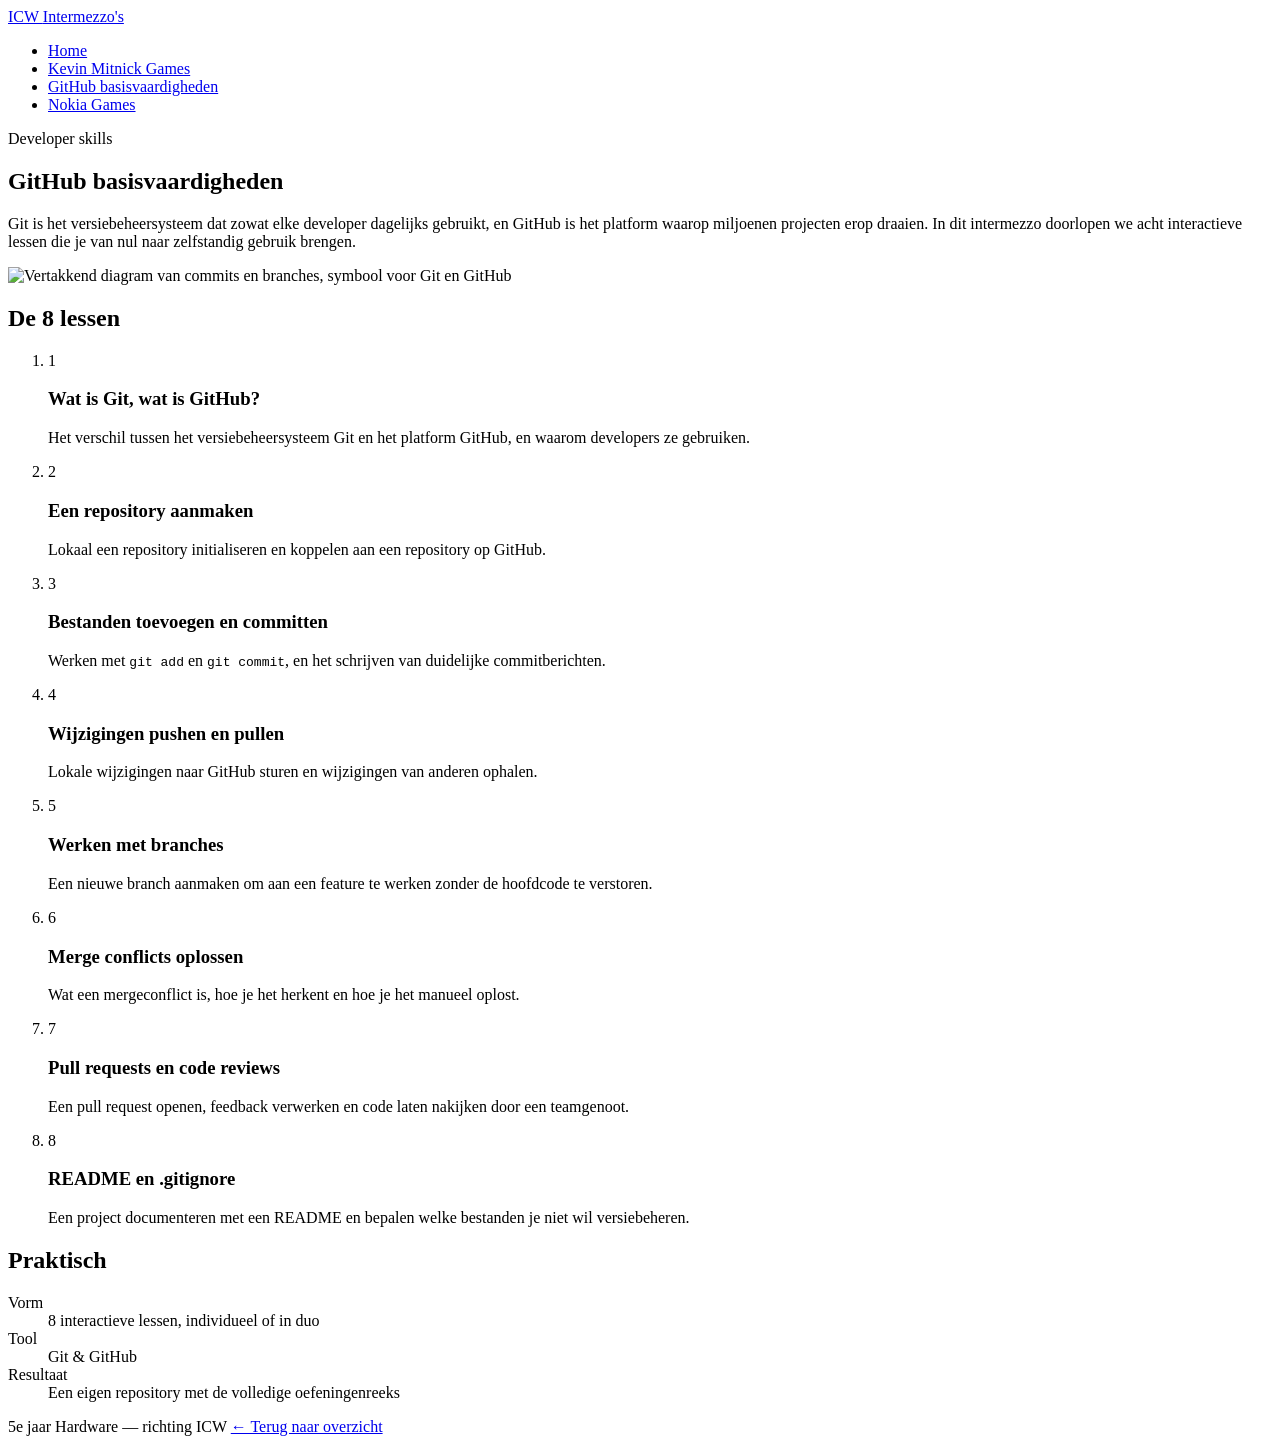
==== github.html @ c8a31786 "Hier is de website" ====
<!DOCTYPE html>
<html lang="nl">
<head>
  <meta charset="UTF-8">
  <meta name="viewport" content="width=device-width, initial-scale=1.0">
  <title>GitHub basisvaardigheden — Intermezzo's ICW</title>
  <meta name="description" content="Acht interactieve lessen Git en GitHub voor het 5e jaar Hardware, richting ICW.">
  <link rel="stylesheet" href="css/style.css">
</head>
<body>

  <header class="site-header">
    <div class="nav-row">
      <a class="brand" href="index.html">ICW <span>Intermezzo's</span></a>
      <nav class="main-nav" aria-label="Hoofdnavigatie">
        <ul>
          <li><a href="index.html">Home</a></li>
          <li><a href="kevin-mitnick.html">Kevin Mitnick Games</a></li>
          <li><a href="github.html" aria-current="page">GitHub basisvaardigheden</a></li>
          <li><a href="nokia.html">Nokia Games</a></li>
        </ul>
      </nav>
    </div>
  </header>

  <section class="hero">
    <div class="container">
      <div>
        <p class="eyebrow">Developer skills</p>
        <h1>GitHub basisvaardigheden</h1>
        <p>
          Git is het versiebeheersysteem dat zowat elke developer dagelijks
          gebruikt, en GitHub is het platform waarop miljoenen projecten
          erop draaien. In dit intermezzo doorlopen we acht interactieve
          lessen die je van nul naar zelfstandig gebruik brengen.
        </p>
      </div>
      <div class="hero-media">
        <img src="media/hero-github.svg" alt="Vertakkend diagram van commits en branches, symbool voor Git en GitHub">
      </div>
    </div>
  </section>

  <main>
    <div class="container">

      <section aria-labelledby="lessen-titel">
        <h2 id="lessen-titel">De 8 lessen</h2>
        <ol class="lesson-list">
          <li>
            <span class="lesson-num">1</span>
            <div>
              <h3>Wat is Git, wat is GitHub?</h3>
              <p>Het verschil tussen het versiebeheersysteem Git en het platform GitHub, en waarom developers ze gebruiken.</p>
            </div>
          </li>
          <li>
            <span class="lesson-num">2</span>
            <div>
              <h3>Een repository aanmaken</h3>
              <p>Lokaal een repository initialiseren en koppelen aan een repository op GitHub.</p>
            </div>
          </li>
          <li>
            <span class="lesson-num">3</span>
            <div>
              <h3>Bestanden toevoegen en committen</h3>
              <p>Werken met <code>git add</code> en <code>git commit</code>, en het schrijven van duidelijke commitberichten.</p>
            </div>
          </li>
          <li>
            <span class="lesson-num">4</span>
            <div>
              <h3>Wijzigingen pushen en pullen</h3>
              <p>Lokale wijzigingen naar GitHub sturen en wijzigingen van anderen ophalen.</p>
            </div>
          </li>
          <li>
            <span class="lesson-num">5</span>
            <div>
              <h3>Werken met branches</h3>
              <p>Een nieuwe branch aanmaken om aan een feature te werken zonder de hoofdcode te verstoren.</p>
            </div>
          </li>
          <li>
            <span class="lesson-num">6</span>
            <div>
              <h3>Merge conflicts oplossen</h3>
              <p>Wat een mergeconflict is, hoe je het herkent en hoe je het manueel oplost.</p>
            </div>
          </li>
          <li>
            <span class="lesson-num">7</span>
            <div>
              <h3>Pull requests en code reviews</h3>
              <p>Een pull request openen, feedback verwerken en code laten nakijken door een teamgenoot.</p>
            </div>
          </li>
          <li>
            <span class="lesson-num">8</span>
            <div>
              <h3>README en .gitignore</h3>
              <p>Een project documenteren met een README en bepalen welke bestanden je niet wil versiebeheren.</p>
            </div>
          </li>
        </ol>
      </section>

      <section aria-labelledby="info-titel">
        <h2 id="info-titel">Praktisch</h2>
        <div class="info-card">
          <dl>
            <dt>Vorm</dt>
            <dd>8 interactieve lessen, individueel of in duo</dd>
            <dt>Tool</dt>
            <dd>Git &amp; GitHub</dd>
            <dt>Resultaat</dt>
            <dd>Een eigen repository met de volledige oefeningenreeks</dd>
          </dl>
        </div>
      </section>

    </div>
  </main>

  <footer class="site-footer">
    <div class="container">
      <span>5e jaar Hardware — richting ICW</span>
      <span><a href="index.html">← Terug naar overzicht</a></span>
    </div>
  </footer>

</body>
</html>
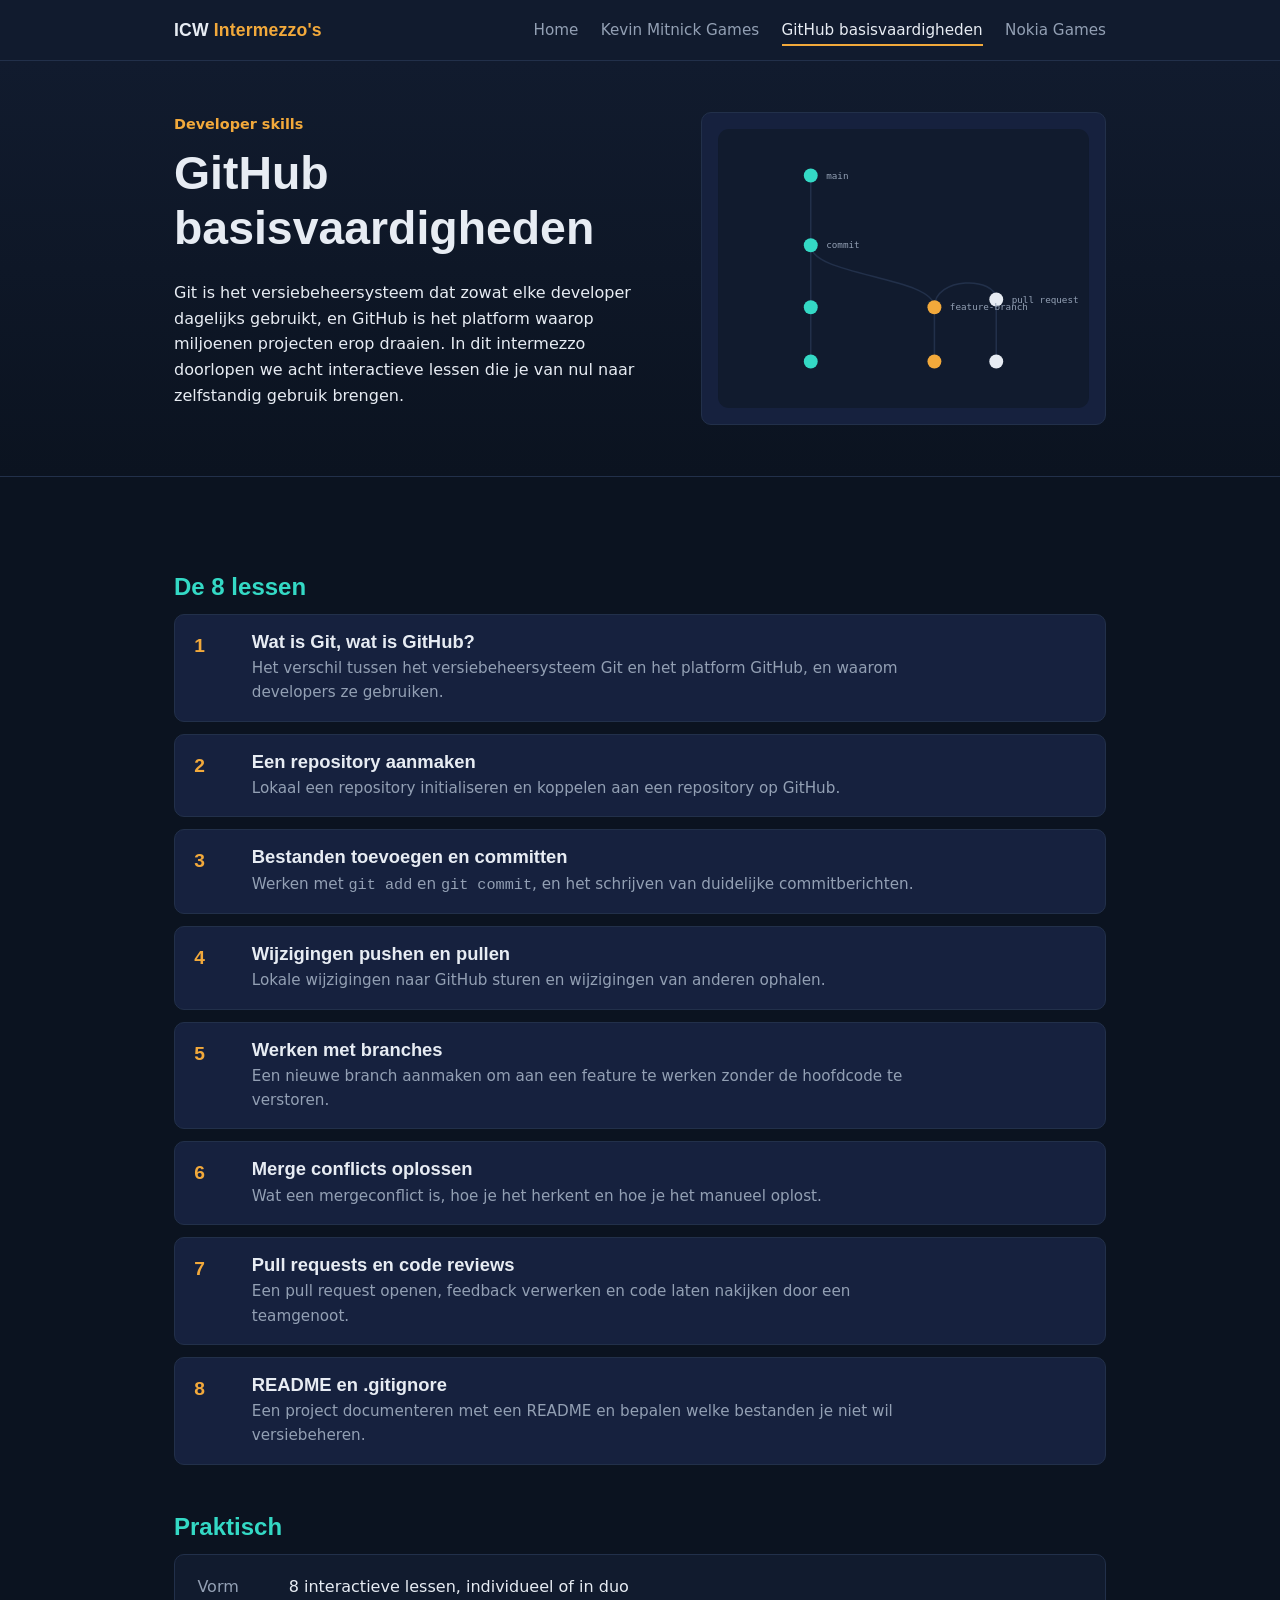
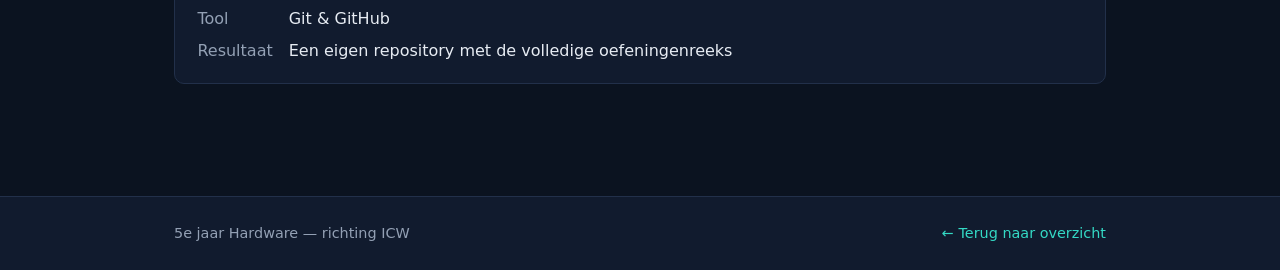
==== commit c411681e: "De lelijke website van Ricco mooier maken" ====
--- a/github.html
+++ b/github.html
@@ -6,6 +6,7 @@
   <title>GitHub basisvaardigheden — Intermezzo's ICW</title>
   <meta name="description" content="Acht interactieve lessen Git en GitHub voor het 5e jaar Hardware, richting ICW.">
   <link rel="stylesheet" href="css/style.css">
+  <link rel="icon" href="media/favicon.svg" type="image/svg+xml">
 </head>
 <body>
 
--- a/css/style.css
+++ b/css/style.css
@@ -0,0 +1,328 @@
+/* =========================================================
+   Intermezzo's 5e jaar Hardware – richting ICW
+   Eén gedeeld stijlblad voor alle pagina's
+   ========================================================= */
+
+@import url('https://fonts.googleapis.com/css2?family=Space+Grotesk:wght@500;600;700&family=Inter:wght@400;500;600&display=swap');
+
+:root{
+  --bg:        #0B1320;
+  --bg-alt:    #111B2E;
+  --panel:     #16213E;
+  --border:    #22304A;
+  --text:      #E7ECF3;
+  --text-muted:#93A0B4;
+  --accent:    #F2A93B;   /* amber – Kevin Mitnick / hacking */
+  --accent-2:  #34D9C5;   /* teal  – GitHub / Nokia */
+  --radius:    10px;
+  --maxw:      980px;
+}
+
+*{ box-sizing:border-box; }
+
+html{ scroll-behavior:smooth; }
+
+body{
+  margin:0;
+  background:var(--bg);
+  color:var(--text);
+  font-family:'Inter', system-ui, sans-serif;
+  line-height:1.6;
+  -webkit-font-smoothing:antialiased;
+}
+
+h1,h2,h3{
+  font-family:'Space Grotesk', 'Inter', sans-serif;
+  font-weight:600;
+  line-height:1.2;
+  margin:0 0 .5em;
+}
+
+h1{ font-size:clamp(2rem, 4vw, 2.9rem); font-weight:700; }
+h2{ font-size:1.5rem; color:var(--accent-2); }
+h3{ font-size:1.15rem; margin-bottom:.3em; }
+
+p{ margin:0 0 1em; max-width:70ch; color:var(--text); }
+
+a{ color:var(--accent-2); text-decoration:none; }
+a:hover{ text-decoration:underline; }
+a:focus-visible, button:focus-visible{
+  outline:2px solid var(--accent);
+  outline-offset:3px;
+}
+
+img{ max-width:100%; display:block; height:auto; }
+
+.container{
+  max-width:var(--maxw);
+  margin:0 auto;
+  padding:0 1.5rem;
+}
+
+/* ---------- Header / navigatie ---------- */
+
+header.site-header{
+  background:var(--bg-alt);
+  border-bottom:1px solid var(--border);
+  position:sticky;
+  top:0;
+  z-index:10;
+}
+
+.nav-row{
+  display:flex;
+  align-items:center;
+  justify-content:space-between;
+  padding:1rem 1.5rem;
+  max-width:var(--maxw);
+  margin:0 auto;
+  flex-wrap:wrap;
+  gap:.75rem;
+}
+
+.brand{
+  font-family:'Space Grotesk', sans-serif;
+  font-weight:700;
+  font-size:1.1rem;
+  color:var(--text);
+  text-decoration:none;
+  letter-spacing:.01em;
+}
+.brand span{ color:var(--accent); }
+.brand:hover{ text-decoration:none; }
+
+nav.main-nav ul{
+  display:flex;
+  gap:1.4rem;
+  list-style:none;
+  margin:0;
+  padding:0;
+  flex-wrap:wrap;
+}
+
+nav.main-nav a{
+  color:var(--text-muted);
+  font-weight:500;
+  font-size:.95rem;
+  padding:.3rem 0;
+  border-bottom:2px solid transparent;
+}
+
+nav.main-nav a:hover,
+nav.main-nav a[aria-current="page"]{
+  color:var(--text);
+  text-decoration:none;
+  border-bottom-color:var(--accent);
+}
+
+/* ---------- Hero ---------- */
+
+.hero{
+  border-bottom:1px solid var(--border);
+  background:linear-gradient(180deg, var(--bg-alt), var(--bg));
+}
+
+.hero .container{
+  display:grid;
+  grid-template-columns:1.2fr 1fr;
+  align-items:center;
+  gap:2.5rem;
+  padding-top:3.2rem;
+  padding-bottom:3.2rem;
+}
+
+.hero .eyebrow{
+  color:var(--accent);
+  font-weight:600;
+  font-size:.9rem;
+  margin-bottom:.6rem;
+}
+
+.hero-media{
+  background:var(--panel);
+  border:1px solid var(--border);
+  border-radius:var(--radius);
+  padding:1rem;
+}
+
+@media (max-width: 760px){
+  .hero .container{ grid-template-columns:1fr; }
+  .hero-media{ order:-1; }
+}
+
+/* ---------- Secties & panelen ---------- */
+
+main{ padding:3rem 0 4rem; }
+
+section{ margin-bottom:3rem; }
+
+.panel{
+  background:var(--panel);
+  border:1px solid var(--border);
+  border-left:3px solid var(--accent-2);
+  border-radius:var(--radius);
+  padding:1.4rem 1.6rem;
+}
+
+.panel + .panel{ margin-top:1rem; }
+
+.two-col{
+  display:grid;
+  grid-template-columns:1fr 1fr;
+  gap:1.5rem;
+}
+
+@media (max-width:700px){
+  .two-col{ grid-template-columns:1fr; }
+}
+
+/* ---------- Lessenreeks (echte volgorde => nummering) ---------- */
+
+.lesson-list{
+  list-style:none;
+  margin:0;
+  padding:0;
+  display:grid;
+  gap:.75rem;
+}
+
+.lesson-list li{
+  display:grid;
+  grid-template-columns:2.6rem 1fr;
+  gap:1rem;
+  align-items:start;
+  background:var(--panel);
+  border:1px solid var(--border);
+  border-radius:var(--radius);
+  padding:1rem 1.2rem;
+}
+
+.lesson-num{
+  font-family:'Space Grotesk', sans-serif;
+  font-weight:700;
+  color:var(--accent);
+  font-size:1.2rem;
+}
+
+.lesson-list h3{ margin-bottom:.2rem; }
+.lesson-list p{ margin:0; color:var(--text-muted); font-size:.95rem; }
+
+/* ---------- Wall of Fame (tijdlijn => jaartallen) ---------- */
+
+.timeline{
+  list-style:none;
+  margin:0;
+  padding:0;
+  border-left:2px solid var(--border);
+}
+
+.timeline li{
+  position:relative;
+  padding:.2rem 0 1.6rem 1.6rem;
+}
+
+.timeline li::before{
+  content:"";
+  position:absolute;
+  left:-7px;
+  top:.35rem;
+  width:12px;
+  height:12px;
+  border-radius:50%;
+  background:var(--accent);
+  border:2px solid var(--bg);
+}
+
+.timeline .year{
+  color:var(--accent);
+  font-family:'Space Grotesk', sans-serif;
+  font-weight:700;
+  display:block;
+  margin-bottom:.15rem;
+}
+
+/* ---------- Infokaart (praktisch) ---------- */
+
+.info-card{
+  background:var(--bg-alt);
+  border:1px solid var(--border);
+  border-radius:var(--radius);
+  padding:1.2rem 1.4rem;
+}
+
+.info-card dl{ margin:0; display:grid; grid-template-columns:auto 1fr; gap:.4rem 1rem; }
+.info-card dt{ color:var(--text-muted); }
+.info-card dd{ margin:0; }
+
+/* ---------- Knoppen ---------- */
+
+.btn{
+  display:inline-block;
+  background:var(--accent);
+  color:#1a1200;
+  font-weight:600;
+  padding:.65rem 1.3rem;
+  border-radius:6px;
+  text-decoration:none;
+  transition:background .15s ease, transform .15s ease;
+}
+.btn:hover{ background:#ffbf5c; text-decoration:none; transform:translateY(-1px); }
+
+.btn-outline{
+  display:inline-block;
+  border:1px solid var(--border);
+  color:var(--text);
+  padding:.6rem 1.2rem;
+  border-radius:6px;
+  text-decoration:none;
+  transition:border-color .15s ease, transform .15s ease;
+}
+.btn-outline:hover{ border-color:var(--accent-2); text-decoration:none; transform:translateY(-1px); }
+
+/* ---------- Overzicht kaarten op index ---------- */
+
+.overview-grid{
+  display:grid;
+  grid-template-columns:repeat(auto-fit, minmax(260px, 1fr));
+  gap:1.2rem;
+}
+
+.overview-card{
+  background:var(--panel);
+  border:1px solid var(--border);
+  border-radius:var(--radius);
+  padding:1.4rem;
+  display:flex;
+  flex-direction:column;
+  gap:.6rem;
+  transition:transform .15s ease, border-color .15s ease, box-shadow .15s ease;
+}
+
+.overview-card:hover{
+  transform:translateY(-3px);
+  border-color:var(--accent-2);
+  box-shadow:0 10px 24px -12px rgba(0,0,0,.5);
+}
+
+.overview-card .tag{
+  color:var(--accent-2);
+  font-size:.8rem;
+  font-weight:600;
+}
+
+/* ---------- Footer ---------- */
+
+footer.site-footer{
+  border-top:1px solid var(--border);
+  background:var(--bg-alt);
+  color:var(--text-muted);
+  font-size:.9rem;
+  padding:1.6rem 0;
+}
+
+footer.site-footer .container{
+  display:flex;
+  justify-content:space-between;
+  flex-wrap:wrap;
+  gap:.5rem;
+}
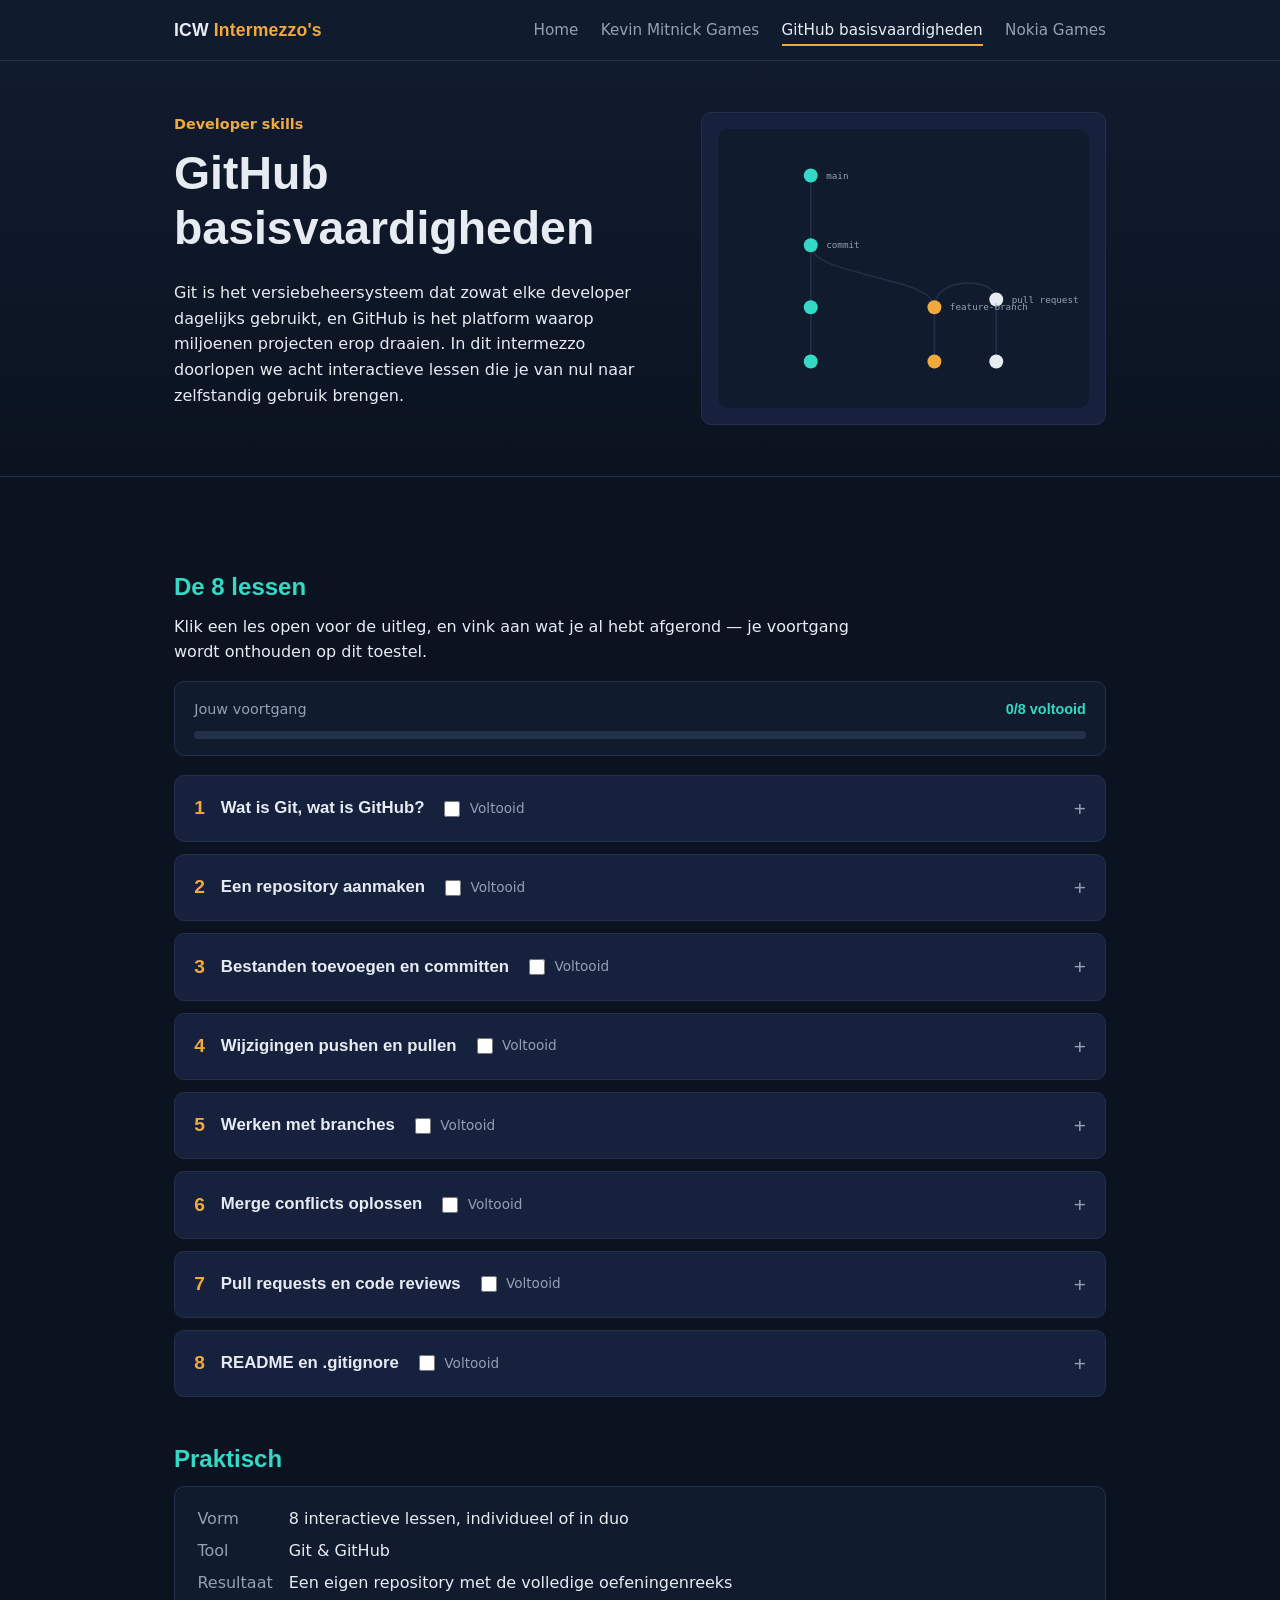
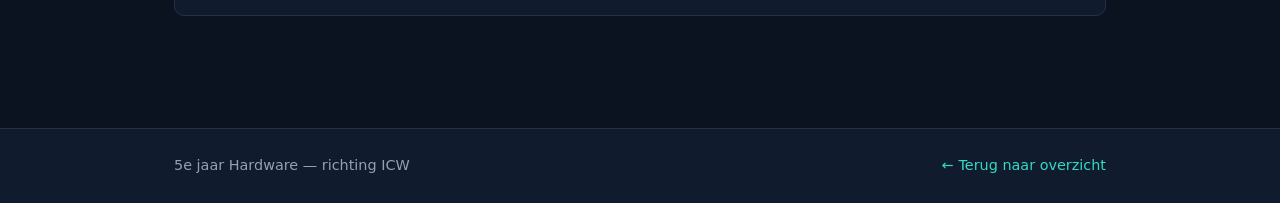
==== commit 8d2a3f22: "De website interactiever maken omdat Thomas het vroeg" ====
--- a/github.html
+++ b/github.html
@@ -9,6 +9,8 @@
   <link rel="icon" href="media/favicon.svg" type="image/svg+xml">
 </head>
 <body>
+
+  <div class="reading-progress" aria-hidden="true"><div class="reading-progress-bar" id="reading-progress-bar"></div></div>
 
   <header class="site-header">
     <div class="nav-row">
@@ -47,62 +49,122 @@
 
       <section aria-labelledby="lessen-titel">
         <h2 id="lessen-titel">De 8 lessen</h2>
+        <p>Klik een les open voor de uitleg, en vink aan wat je al hebt afgerond — je voortgang wordt onthouden op dit toestel.</p>
+
+        <div class="progress-tracker">
+          <div class="progress-tracker-head">
+            <span class="progress-tracker-label">Jouw voortgang</span>
+            <span class="progress-tracker-count" id="progress-count">0/8 voltooid</span>
+          </div>
+          <div class="progress-bar-track">
+            <div class="progress-bar-fill" id="progress-fill"></div>
+          </div>
+        </div>
+
         <ol class="lesson-list">
-          <li>
-            <span class="lesson-num">1</span>
-            <div>
-              <h3>Wat is Git, wat is GitHub?</h3>
-              <p>Het verschil tussen het versiebeheersysteem Git en het platform GitHub, en waarom developers ze gebruiken.</p>
-            </div>
-          </li>
-          <li>
-            <span class="lesson-num">2</span>
-            <div>
-              <h3>Een repository aanmaken</h3>
-              <p>Lokaal een repository initialiseren en koppelen aan een repository op GitHub.</p>
-            </div>
-          </li>
-          <li>
-            <span class="lesson-num">3</span>
-            <div>
-              <h3>Bestanden toevoegen en committen</h3>
-              <p>Werken met <code>git add</code> en <code>git commit</code>, en het schrijven van duidelijke commitberichten.</p>
-            </div>
-          </li>
-          <li>
-            <span class="lesson-num">4</span>
-            <div>
-              <h3>Wijzigingen pushen en pullen</h3>
-              <p>Lokale wijzigingen naar GitHub sturen en wijzigingen van anderen ophalen.</p>
-            </div>
-          </li>
-          <li>
-            <span class="lesson-num">5</span>
-            <div>
-              <h3>Werken met branches</h3>
-              <p>Een nieuwe branch aanmaken om aan een feature te werken zonder de hoofdcode te verstoren.</p>
-            </div>
-          </li>
-          <li>
-            <span class="lesson-num">6</span>
-            <div>
-              <h3>Merge conflicts oplossen</h3>
-              <p>Wat een mergeconflict is, hoe je het herkent en hoe je het manueel oplost.</p>
-            </div>
-          </li>
-          <li>
-            <span class="lesson-num">7</span>
-            <div>
-              <h3>Pull requests en code reviews</h3>
-              <p>Een pull request openen, feedback verwerken en code laten nakijken door een teamgenoot.</p>
-            </div>
-          </li>
-          <li>
-            <span class="lesson-num">8</span>
-            <div>
-              <h3>README en .gitignore</h3>
-              <p>Een project documenteren met een README en bepalen welke bestanden je niet wil versiebeheren.</p>
-            </div>
+          <li class="lesson-item">
+            <details class="lesson-details">
+              <summary class="lesson-summary">
+                <span class="lesson-num">1</span>
+                <span class="lesson-title">Wat is Git, wat is GitHub?</span>
+                <span class="lesson-check">
+                  <input type="checkbox" id="lesson-1" data-lesson="1">
+                  <label for="lesson-1">Voltooid</label>
+                </span>
+              </summary>
+              <p class="lesson-body">Het verschil tussen het versiebeheersysteem Git en het platform GitHub, en waarom developers ze gebruiken.</p>
+            </details>
+          </li>
+          <li class="lesson-item">
+            <details class="lesson-details">
+              <summary class="lesson-summary">
+                <span class="lesson-num">2</span>
+                <span class="lesson-title">Een repository aanmaken</span>
+                <span class="lesson-check">
+                  <input type="checkbox" id="lesson-2" data-lesson="2">
+                  <label for="lesson-2">Voltooid</label>
+                </span>
+              </summary>
+              <p class="lesson-body">Lokaal een repository initialiseren en koppelen aan een repository op GitHub.</p>
+            </details>
+          </li>
+          <li class="lesson-item">
+            <details class="lesson-details">
+              <summary class="lesson-summary">
+                <span class="lesson-num">3</span>
+                <span class="lesson-title">Bestanden toevoegen en committen</span>
+                <span class="lesson-check">
+                  <input type="checkbox" id="lesson-3" data-lesson="3">
+                  <label for="lesson-3">Voltooid</label>
+                </span>
+              </summary>
+              <p class="lesson-body">Werken met <code>git add</code> en <code>git commit</code>, en het schrijven van duidelijke commitberichten.</p>
+            </details>
+          </li>
+          <li class="lesson-item">
+            <details class="lesson-details">
+              <summary class="lesson-summary">
+                <span class="lesson-num">4</span>
+                <span class="lesson-title">Wijzigingen pushen en pullen</span>
+                <span class="lesson-check">
+                  <input type="checkbox" id="lesson-4" data-lesson="4">
+                  <label for="lesson-4">Voltooid</label>
+                </span>
+              </summary>
+              <p class="lesson-body">Lokale wijzigingen naar GitHub sturen en wijzigingen van anderen ophalen.</p>
+            </details>
+          </li>
+          <li class="lesson-item">
+            <details class="lesson-details">
+              <summary class="lesson-summary">
+                <span class="lesson-num">5</span>
+                <span class="lesson-title">Werken met branches</span>
+                <span class="lesson-check">
+                  <input type="checkbox" id="lesson-5" data-lesson="5">
+                  <label for="lesson-5">Voltooid</label>
+                </span>
+              </summary>
+              <p class="lesson-body">Een nieuwe branch aanmaken om aan een feature te werken zonder de hoofdcode te verstoren.</p>
+            </details>
+          </li>
+          <li class="lesson-item">
+            <details class="lesson-details">
+              <summary class="lesson-summary">
+                <span class="lesson-num">6</span>
+                <span class="lesson-title">Merge conflicts oplossen</span>
+                <span class="lesson-check">
+                  <input type="checkbox" id="lesson-6" data-lesson="6">
+                  <label for="lesson-6">Voltooid</label>
+                </span>
+              </summary>
+              <p class="lesson-body">Wat een mergeconflict is, hoe je het herkent en hoe je het manueel oplost.</p>
+            </details>
+          </li>
+          <li class="lesson-item">
+            <details class="lesson-details">
+              <summary class="lesson-summary">
+                <span class="lesson-num">7</span>
+                <span class="lesson-title">Pull requests en code reviews</span>
+                <span class="lesson-check">
+                  <input type="checkbox" id="lesson-7" data-lesson="7">
+                  <label for="lesson-7">Voltooid</label>
+                </span>
+              </summary>
+              <p class="lesson-body">Een pull request openen, feedback verwerken en code laten nakijken door een teamgenoot.</p>
+            </details>
+          </li>
+          <li class="lesson-item">
+            <details class="lesson-details">
+              <summary class="lesson-summary">
+                <span class="lesson-num">8</span>
+                <span class="lesson-title">README en .gitignore</span>
+                <span class="lesson-check">
+                  <input type="checkbox" id="lesson-8" data-lesson="8">
+                  <label for="lesson-8">Voltooid</label>
+                </span>
+              </summary>
+              <p class="lesson-body">Een project documenteren met een README en bepalen welke bestanden je niet wil versiebeheren.</p>
+            </details>
           </li>
         </ol>
       </section>
@@ -131,5 +193,9 @@
     </div>
   </footer>
 
+  <button class="back-to-top" id="back-to-top" type="button" aria-label="Terug naar boven">↑</button>
+
+  <script src="js/site.js" defer></script>
+
 </body>
 </html>
--- a/css/style.css
+++ b/css/style.css
@@ -59,6 +59,53 @@
   padding:0 1.5rem;
 }
 
+/* ---------- Leesvoortgang & terug-naar-boven ---------- */
+
+.reading-progress{
+  position:fixed;
+  top:0; left:0; right:0;
+  height:3px;
+  z-index:30;
+  background:transparent;
+}
+
+.reading-progress-bar{
+  height:100%;
+  width:0%;
+  background:var(--accent);
+}
+
+.back-to-top{
+  position:fixed;
+  right:1.4rem;
+  bottom:1.4rem;
+  width:2.8rem;
+  height:2.8rem;
+  display:flex;
+  align-items:center;
+  justify-content:center;
+  border-radius:50%;
+  background:var(--panel);
+  border:1px solid var(--border);
+  color:var(--text);
+  font-size:1.2rem;
+  line-height:1;
+  cursor:pointer;
+  opacity:0;
+  pointer-events:none;
+  transform:translateY(8px);
+  transition:opacity .2s ease, transform .2s ease, border-color .2s ease;
+  z-index:20;
+}
+
+.back-to-top.is-visible{
+  opacity:1;
+  pointer-events:auto;
+  transform:translateY(0);
+}
+
+.back-to-top:hover{ border-color:var(--accent-2); }
+
 /* ---------- Header / navigatie ---------- */
 
 header.site-header{
@@ -166,17 +213,50 @@
 
 .panel + .panel{ margin-top:1rem; }
 
-.two-col{
-  display:grid;
-  grid-template-columns:1fr 1fr;
-  gap:1.5rem;
-}
-
-@media (max-width:700px){
-  .two-col{ grid-template-columns:1fr; }
-}
-
-/* ---------- Lessenreeks (echte volgorde => nummering) ---------- */
+/* ---------- Voortgangstracker (lessenreeks) ---------- */
+
+.progress-tracker{
+  background:var(--bg-alt);
+  border:1px solid var(--border);
+  border-radius:var(--radius);
+  padding:1rem 1.2rem;
+  margin-bottom:1.2rem;
+}
+
+.progress-tracker-head{
+  display:flex;
+  justify-content:space-between;
+  align-items:baseline;
+  gap:.75rem;
+  margin-bottom:.6rem;
+  font-size:.9rem;
+}
+
+.progress-tracker-label{ color:var(--text-muted); }
+
+.progress-tracker-count{
+  font-family:'Space Grotesk', sans-serif;
+  font-weight:600;
+  color:var(--accent-2);
+  white-space:nowrap;
+}
+
+.progress-bar-track{
+  height:8px;
+  border-radius:99px;
+  background:var(--border);
+  overflow:hidden;
+}
+
+.progress-bar-fill{
+  height:100%;
+  width:0%;
+  background:var(--accent-2);
+  border-radius:99px;
+  transition:width .25s ease;
+}
+
+/* ---------- Lessenreeks (accordeon met voortgang) ---------- */
 
 .lesson-list{
   list-style:none;
@@ -186,26 +266,86 @@
   gap:.75rem;
 }
 
-.lesson-list li{
-  display:grid;
-  grid-template-columns:2.6rem 1fr;
+.lesson-details{
+  background:var(--panel);
+  border:1px solid var(--border);
+  border-radius:var(--radius);
+  overflow:hidden;
+  transition:border-color .15s ease;
+}
+
+.lesson-details[open]{ border-color:var(--accent-2); }
+
+.lesson-summary{
+  display:flex;
+  align-items:center;
   gap:1rem;
-  align-items:start;
-  background:var(--panel);
-  border:1px solid var(--border);
-  border-radius:var(--radius);
   padding:1rem 1.2rem;
-}
+  cursor:pointer;
+  list-style:none;
+  user-select:none;
+}
+
+.lesson-summary::-webkit-details-marker{ display:none; }
+
+.lesson-summary::after{
+  content:"+";
+  margin-left:auto;
+  color:var(--text-muted);
+  font-family:'Space Grotesk', sans-serif;
+  font-size:1.3rem;
+  flex-shrink:0;
+}
+
+.lesson-details[open] .lesson-summary::after{ content:"–"; }
 
 .lesson-num{
   font-family:'Space Grotesk', sans-serif;
   font-weight:700;
   color:var(--accent);
   font-size:1.2rem;
-}
-
-.lesson-list h3{ margin-bottom:.2rem; }
-.lesson-list p{ margin:0; color:var(--text-muted); font-size:.95rem; }
+  flex-shrink:0;
+}
+
+.lesson-item.is-done .lesson-num{ color:var(--accent-2); }
+
+.lesson-title{
+  font-family:'Space Grotesk', sans-serif;
+  font-weight:600;
+  font-size:1.05rem;
+}
+
+.lesson-item.is-done .lesson-title{
+  color:var(--text-muted);
+  text-decoration:line-through;
+  text-decoration-color:var(--border);
+}
+
+.lesson-check{
+  display:flex;
+  align-items:center;
+  gap:.4rem;
+  font-size:.85rem;
+  color:var(--text-muted);
+  flex-shrink:0;
+  white-space:nowrap;
+}
+
+.lesson-check input{
+  width:1rem;
+  height:1rem;
+  accent-color:var(--accent-2);
+  cursor:pointer;
+}
+
+.lesson-check label{ cursor:pointer; }
+
+.lesson-body{
+  margin:0;
+  padding:0 1.2rem 1.1rem 1.2rem;
+  color:var(--text-muted);
+  font-size:.95rem;
+}
 
 /* ---------- Wall of Fame (tijdlijn => jaartallen) ---------- */
 
@@ -241,6 +381,72 @@
   margin-bottom:.15rem;
 }
 
+.timeline li.is-hidden{ display:none; }
+
+/* ---------- Filterknoppen (Wall of Fame) ---------- */
+
+.filter-bar{
+  display:flex;
+  gap:.5rem;
+  flex-wrap:wrap;
+  margin:1rem 0 1.4rem;
+}
+
+.filter-btn{
+  background:transparent;
+  border:1px solid var(--border);
+  color:var(--text-muted);
+  font:inherit;
+  font-size:.85rem;
+  font-weight:500;
+  padding:.4rem .9rem;
+  border-radius:99px;
+  cursor:pointer;
+  transition:border-color .15s ease, color .15s ease, background .15s ease;
+}
+
+.filter-btn:hover{ border-color:var(--accent-2); color:var(--text); }
+
+.filter-btn.is-active{
+  background:var(--accent-2);
+  border-color:var(--accent-2);
+  color:#04211c;
+}
+
+/* ---------- Tabs (Nokia) ---------- */
+
+.tab-list{
+  display:flex;
+  gap:.5rem;
+  flex-wrap:wrap;
+  margin-bottom:0;
+}
+
+.tab-btn{
+  background:var(--bg-alt);
+  border:1px solid var(--border);
+  border-bottom:none;
+  color:var(--text-muted);
+  font:inherit;
+  font-weight:600;
+  font-size:.95rem;
+  padding:.65rem 1.2rem;
+  border-radius:8px 8px 0 0;
+  cursor:pointer;
+  transition:color .15s ease, border-color .15s ease, background .15s ease;
+}
+
+.tab-btn:hover{ color:var(--text); }
+
+.tab-btn.is-active{
+  color:var(--text);
+  background:var(--panel);
+  border-color:var(--border);
+  position:relative;
+}
+
+.tab-panel{ margin-top:0; border-top-left-radius:0; }
+
 /* ---------- Infokaart (praktisch) ---------- */
 
 .info-card{
@@ -310,6 +516,35 @@
   font-weight:600;
 }
 
+.card-details{
+  margin-top:.2rem;
+  border-top:1px solid var(--border);
+  padding-top:.7rem;
+}
+
+.card-details summary{
+  cursor:pointer;
+  color:var(--accent-2);
+  font-size:.85rem;
+  font-weight:600;
+  list-style:none;
+}
+
+.card-details summary::-webkit-details-marker{ display:none; }
+.card-details summary::before{ content:"▸ "; }
+.card-details[open] summary::before{ content:"▾ "; }
+
+.card-details dl{
+  margin:.7rem 0 0;
+  display:grid;
+  grid-template-columns:auto 1fr;
+  gap:.3rem .8rem;
+  font-size:.85rem;
+}
+
+.card-details dt{ color:var(--text-muted); }
+.card-details dd{ margin:0; }
+
 /* ---------- Footer ---------- */
 
 footer.site-footer{
